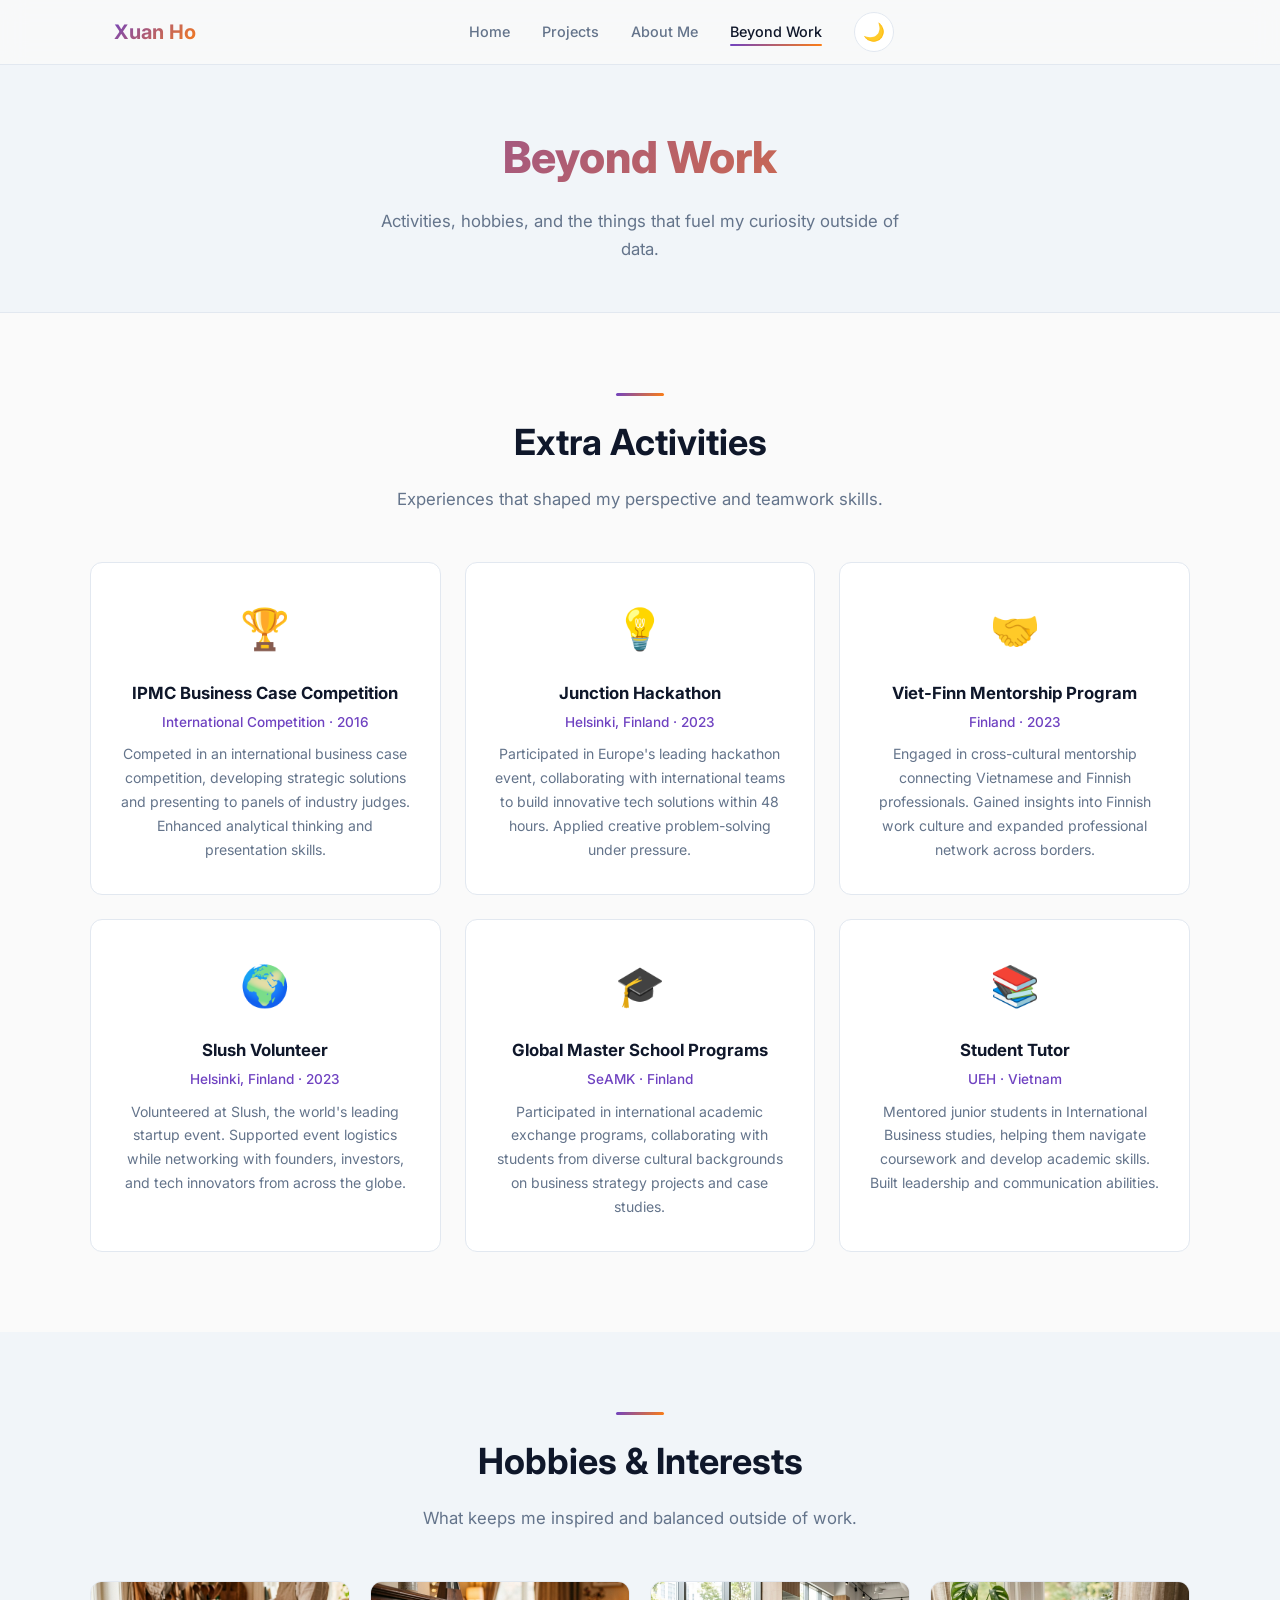
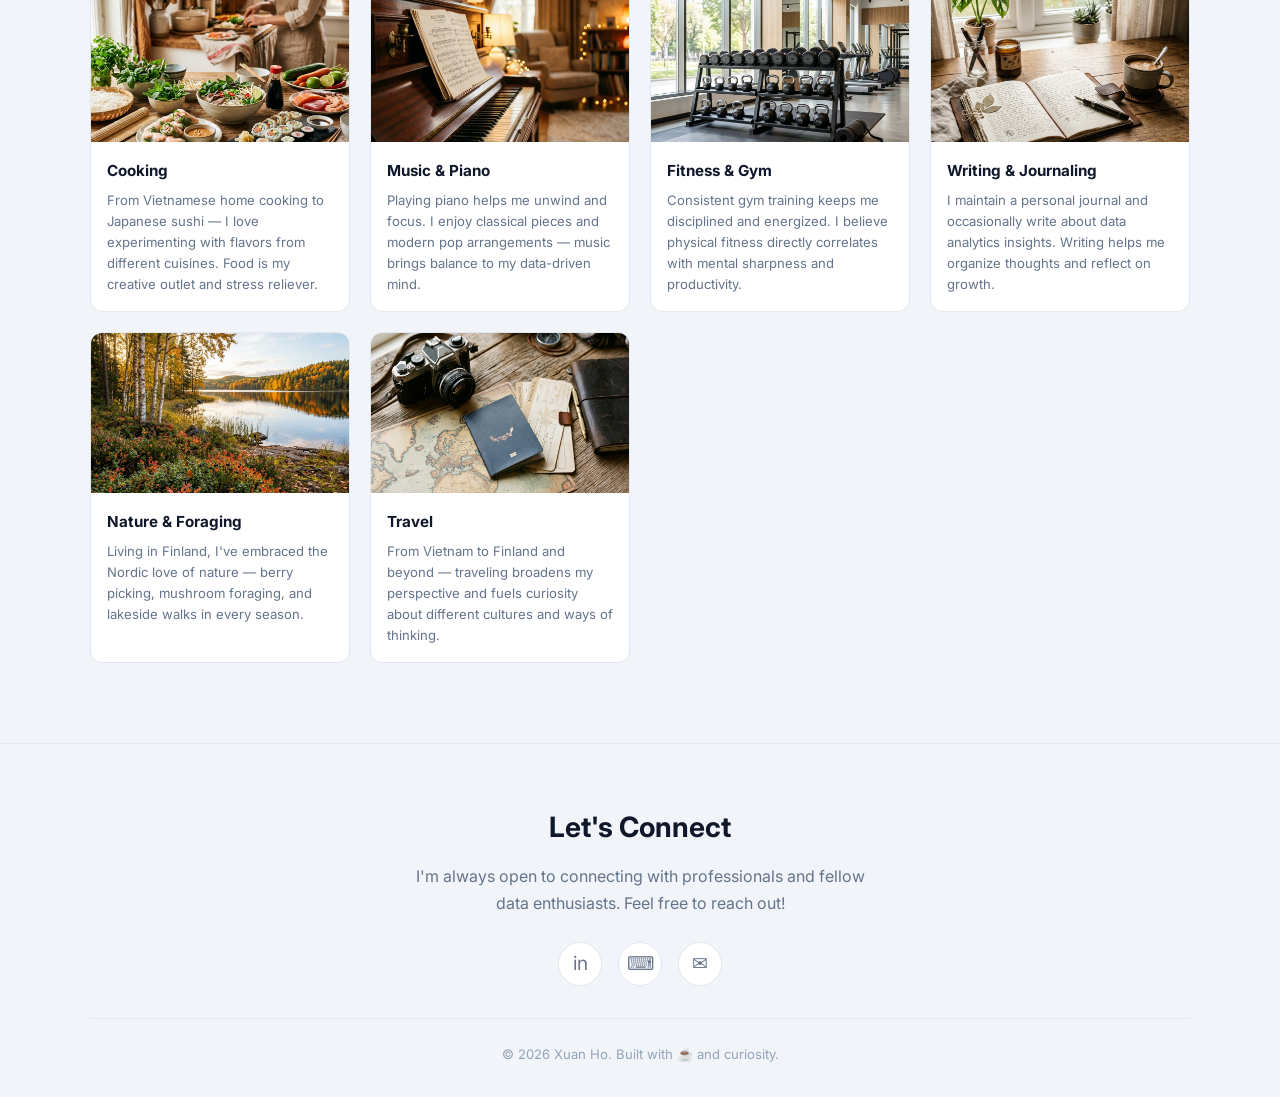
==== beyond.html @ f378b41f "Update beyond.html" ====
<!DOCTYPE html>
<html lang="en">
<head>
  <meta charset="UTF-8">
  <meta name="viewport" content="width=device-width, initial-scale=1.0">
  <title>Beyond Work — Xuan Ho</title>
  <meta name="description" content="Xuan Ho's extracurricular activities, hobbies, and interests beyond the data world.">
  <link rel="stylesheet" href="css/custom.css">
</head>
<body>
  <!-- Navbar -->
  <nav class="navbar">
    <div class="nav-container">
      <a href="index.html" class="nav-logo">Xuan Ho</a>
      <ul class="nav-links" id="nav-links">
        <li><a href="index.html">Home</a></li>
        <li><a href="projects.html">Projects</a></li>
        <li><a href="resume.html">About Me</a></li>
        <li><a href="beyond.html" class="active">Beyond Work</a></li>
        <li><button class="theme-toggle" id="theme-toggle" aria-label="Toggle theme"><span class="theme-icon">🌙</span></button></li>
      </ul>
      <div style="display:flex;align-items:center;gap:12px">
        <button class="theme-toggle" id="theme-toggle-mobile" aria-label="Toggle theme" style="display:none"><span class="theme-icon">🌙</span></button>
        <button class="hamburger" id="hamburger" aria-label="Menu"><span></span><span></span><span></span></button>
      </div>
    </div>
  </nav>
  <div class="nav-overlay" id="nav-overlay"></div>

  <!-- Page Header -->
  <div class="page-header">
    <h1>Beyond Work</h1>
    <p>Activities, hobbies, and the things that fuel my curiosity outside of data.</p>
  </div>

  <!-- Extra Activities -->
  <section class="section">
    <div class="container">
      <div class="section-header reveal">
        <div class="section-line"></div>
        <h2>Extra Activities</h2>
        <p>Experiences that shaped my perspective and teamwork skills.</p>
      </div>
      <div class="activities-grid">
        <div class="card activity-card reveal">
          <div class="activity-icon">🏆</div>
          <h3>IPMC Business Case Competition</h3>
          <div class="activity-org">International Competition · 2016</div>
          <p>Competed in an international business case competition, developing strategic solutions and presenting to panels of industry judges. Enhanced analytical thinking and presentation skills.</p>
        </div>

        <div class="card activity-card reveal">
          <div class="activity-icon">💡</div>
          <h3>Junction Hackathon</h3>
          <div class="activity-org">Helsinki, Finland · 2023</div>
          <p>Participated in Europe's leading hackathon event, collaborating with international teams to build innovative tech solutions within 48 hours. Applied creative problem-solving under pressure.</p>
        </div>

        <div class="card activity-card reveal">
          <div class="activity-icon">🤝</div>
          <h3>Viet-Finn Mentorship Program</h3>
          <div class="activity-org">Finland · 2023</div>
          <p>Engaged in cross-cultural mentorship connecting Vietnamese and Finnish professionals. Gained insights into Finnish work culture and expanded professional network across borders.</p>
        </div>

        <div class="card activity-card reveal">
          <div class="activity-icon">🌍</div>
          <h3>Slush Volunteer</h3>
          <div class="activity-org">Helsinki, Finland · 2023</div>
          <p>Volunteered at Slush, the world's leading startup event. Supported event logistics while networking with founders, investors, and tech innovators from across the globe.</p>
        </div>

        <div class="card activity-card reveal">
          <div class="activity-icon">🎓</div>
          <h3>Global Master School Programs</h3>
          <div class="activity-org">SeAMK · Finland</div>
          <p>Participated in international academic exchange programs, collaborating with students from diverse cultural backgrounds on business strategy projects and case studies.</p>
        </div>

        <div class="card activity-card reveal">
          <div class="activity-icon">📚</div>
          <h3>Student Tutor</h3>
          <div class="activity-org">UEH · Vietnam</div>
          <p>Mentored junior students in International Business studies, helping them navigate coursework and develop academic skills. Built leadership and communication abilities.</p>
        </div>
      </div>
    </div>
  </section>

  <!-- Hobbies -->
  <section class="section section-alt">
    <div class="container">
      <div class="section-header reveal">
        <div class="section-line"></div>
        <h2>Hobbies & Interests</h2>
        <p>What keeps me inspired and balanced outside of work.</p>
      </div>
      <div class="hobbies-grid">
        <div class="hobby-card reveal">
          <div class="hobby-img"><img src="assets/images/hobbies/cooking.png" alt="Cooking" loading="lazy"></div>
          <div class="hobby-body">
            <h4>Cooking</h4>
            <p>From Vietnamese home cooking to Japanese sushi — I love experimenting with flavors from different cuisines. Food is my creative outlet and stress reliever.</p>
          </div>
        </div>

        <div class="hobby-card reveal">
          <div class="hobby-img"><img src="assets/images/hobbies/piano.png" alt="Music & Piano" loading="lazy"></div>
          <div class="hobby-body">
            <h4>Music & Piano</h4>
            <p>Playing piano helps me unwind and focus. I enjoy classical pieces and modern pop arrangements — music brings balance to my data-driven mind.</p>
          </div>
        </div>

        <div class="hobby-card reveal">
          <div class="hobby-img"><img src="assets/images/hobbies/gym.png" alt="Fitness & Gym" loading="lazy"></div>
          <div class="hobby-body">
            <h4>Fitness & Gym</h4>
            <p>Consistent gym training keeps me disciplined and energized. I believe physical fitness directly correlates with mental sharpness and productivity.</p>
          </div>
        </div>

        <div class="hobby-card reveal">
          <div class="hobby-img"><img src="assets/images/hobbies/writing.png" alt="Writing & Journaling" loading="lazy"></div>
          <div class="hobby-body">
            <h4>Writing & Journaling</h4>
            <p>I maintain a personal journal and occasionally write about data analytics insights. Writing helps me organize thoughts and reflect on growth.</p>
          </div>
        </div>

        <div class="hobby-card reveal">
          <div class="hobby-img"><img src="assets/images/hobbies/nature.png" alt="Nature & Foraging" loading="lazy"></div>
          <div class="hobby-body">
            <h4>Nature & Foraging</h4>
            <p>Living in Finland, I've embraced the Nordic love of nature — berry picking, mushroom foraging, and lakeside walks in every season.</p>
          </div>
        </div>

        <div class="hobby-card reveal">
          <div class="hobby-img"><img src="assets/images/hobbies/travel.png" alt="Travel" loading="lazy"></div>
          <div class="hobby-body">
            <h4>Travel</h4>
            <p>From Vietnam to Finland and beyond — traveling broadens my perspective and fuels curiosity about different cultures and ways of thinking.</p>
          </div>
        </div>
      </div>
    </div>
  </section>

  <!-- Footer -->
  <footer class="footer">
    <div class="footer-content">
      <h2>Let's Connect</h2>
      <p>I'm always open to connecting with professionals and fellow data enthusiasts. Feel free to reach out!</p>
      <div class="social-links">
        <a href="https://linkedin.com/in/xuanhothanh" target="_blank" class="social-link" aria-label="LinkedIn">in</a>
        <a href="https://github.com/hothanhxuan" target="_blank" class="social-link" aria-label="GitHub">⌨</a>
        <a href="mailto:susanngo1995@gmail.com" class="social-link" aria-label="Email">✉</a>
      </div>
      <div class="footer-bottom">© 2026 Xuan Ho. Built with ☕ and curiosity.</div>
    </div>
  </footer>

  <button class="back-to-top" id="back-to-top" aria-label="Back to top">↑</button>
  <script src="js/main.js"></script>
  <script>
    const mobileToggle = document.getElementById('theme-toggle-mobile');
    if (window.innerWidth <= 768 && mobileToggle) mobileToggle.style.display = 'flex';
    window.addEventListener('resize', () => { if (mobileToggle) mobileToggle.style.display = window.innerWidth <= 768 ? 'flex' : 'none'; });
    mobileToggle?.addEventListener('click', () => { const c = document.documentElement.getAttribute('data-theme'); setTheme(c === 'dark' ? 'light' : 'dark'); });
  </script>
</body>
</html>
---- css/custom.css ----
/* ========== DESIGN TOKENS ========== */
@import url('https://fonts.googleapis.com/css2?family=Inter:wght@300;400;500;600;700;800&family=JetBrains+Mono:wght@400;500&display=swap');

:root {
  --primary: #6f42c1;
  --primary-light: #855ed0;
  --primary-dark: #59359a;
  --accent: #fd7e14;
  --accent-light: #feb272;
  --bg: #FAFAFA;
  --bg-alt: #F1F5F9;
  --surface: #FFFFFF;
  --surface-hover: #F8FAFC;
  --text: #0F172A;
  --text-secondary: #64748B;
  --text-muted: #94A3B8;
  --border: #E2E8F0;
  --border-light: #F1F5F9;
  --shadow: 0 1px 3px rgba(0,0,0,0.06), 0 1px 2px rgba(0,0,0,0.04);
  --shadow-md: 0 4px 6px -1px rgba(0,0,0,0.07), 0 2px 4px -2px rgba(0,0,0,0.05);
  --shadow-lg: 0 10px 15px -3px rgba(0,0,0,0.08), 0 4px 6px -4px rgba(0,0,0,0.04);
  --shadow-xl: 0 20px 25px -5px rgba(0,0,0,0.08), 0 8px 10px -6px rgba(0,0,0,0.04);
  --radius: 12px;
  --radius-sm: 8px;
  --radius-lg: 16px;
  --radius-full: 9999px;
  --transition: 0.3s cubic-bezier(0.4, 0, 0.2, 1);
  --max-width: 1100px;
  --gradient: linear-gradient(135deg, #6f42c1, #fd7e14);
  --gradient-text: linear-gradient(135deg, #6f42c1, #fd7e14);
  --glow: 0 0 20px rgba(111,66,193,0.15);
}

[data-theme="dark"] {
  --primary: #855ed0;
  --primary-light: #9b7de0;
  --primary-dark: #6f42c1;
  --accent: #feb272;
  --accent-light: #ffd8a8;
  --bg: #0F172A;
  --bg-alt: #1E293B;
  --surface: #1E293B;
  --surface-hover: #334155;
  --text: #F1F5F9;
  --text-secondary: #94A3B8;
  --text-muted: #64748B;
  --border: #334155;
  --border-light: #1E293B;
  --shadow: 0 1px 3px rgba(0,0,0,0.3);
  --shadow-md: 0 4px 6px rgba(0,0,0,0.3);
  --shadow-lg: 0 10px 15px rgba(0,0,0,0.3);
  --shadow-xl: 0 20px 25px rgba(0,0,0,0.3);
  --gradient: linear-gradient(135deg, #855ed0, #feb272);
  --gradient-text: linear-gradient(135deg, #855ed0, #feb272);
  --glow: 0 0 20px rgba(133,94,208,0.2);
}

/* ========== RESET & BASE ========== */
*, *::before, *::after { box-sizing: border-box; margin: 0; padding: 0; }

html { scroll-behavior: smooth; scroll-padding-top: 80px; }

body {
  font-family: 'Inter', -apple-system, BlinkMacSystemFont, sans-serif;
  background: var(--bg);
  color: var(--text);
  line-height: 1.7;
  transition: background var(--transition), color var(--transition);
  overflow-x: hidden;
}

a { color: var(--primary); text-decoration: none; transition: color var(--transition); }
a:hover { color: var(--primary-light); }

img { max-width: 100%; display: block; }

/* ========== NAVBAR ========== */
.navbar {
  position: fixed; top: 0; left: 0; right: 0; z-index: 1000;
  background: rgba(250,250,250,0.85);
  backdrop-filter: blur(12px); -webkit-backdrop-filter: blur(12px);
  border-bottom: 1px solid var(--border);
  transition: background var(--transition), border var(--transition), box-shadow var(--transition);
}
[data-theme="dark"] .navbar { background: rgba(15,23,42,0.85); }
.navbar.scrolled { box-shadow: var(--shadow-md); }

.nav-container {
  max-width: var(--max-width); margin: 0 auto;
  display: flex; align-items: center; justify-content: space-between;
  padding: 0 24px; height: 64px;
}

.nav-logo {
  font-size: 1.25rem; font-weight: 700; color: var(--text);
  background: var(--gradient-text); -webkit-background-clip: text;
  -webkit-text-fill-color: transparent; background-clip: text;
}

.nav-links { display: flex; align-items: center; gap: 32px; list-style: none; }
.nav-links a {
  color: var(--text-secondary); font-size: 0.9rem; font-weight: 500;
  position: relative; padding: 4px 0; transition: color var(--transition);
}
.nav-links a::after {
  content: ''; position: absolute; bottom: -2px; left: 0;
  width: 0; height: 2px; background: var(--gradient);
  transition: width var(--transition); border-radius: 2px;
}
.nav-links a:hover, .nav-links a.active { color: var(--text); -webkit-text-fill-color: unset; }
.nav-links a:hover::after, .nav-links a.active::after { width: 100%; }

/* Theme Toggle */
.theme-toggle {
  background: var(--surface); border: 1px solid var(--border);
  width: 40px; height: 40px; border-radius: var(--radius-full);
  display: flex; align-items: center; justify-content: center;
  cursor: pointer; transition: all var(--transition); font-size: 1.1rem;
}
.theme-toggle:hover { border-color: var(--primary); box-shadow: var(--glow); transform: rotate(15deg); }

/* Hamburger */
.hamburger {
  display: none; flex-direction: column; gap: 5px; cursor: pointer;
  background: none; border: none; padding: 4px; z-index: 1001;
}
.hamburger span {
  width: 24px; height: 2px; background: var(--text);
  border-radius: 2px; transition: all var(--transition);
}
.hamburger.active span:nth-child(1) { transform: rotate(45deg) translate(5px, 5px); }
.hamburger.active span:nth-child(2) { opacity: 0; }
.hamburger.active span:nth-child(3) { transform: rotate(-45deg) translate(5px, -5px); }

/* ========== HERO ========== */
.hero {
  min-height: 100vh; display: flex; align-items: center;
  padding: 120px 24px 80px; position: relative; overflow: hidden;
}
.hero::before {
  content: ''; position: absolute; top: -50%; right: -20%;
  width: 600px; height: 600px; border-radius: 50%;
  background: radial-gradient(circle, rgba(111,66,193,0.08) 0%, transparent 70%);
  pointer-events: none;
}
[data-theme="dark"] .hero::before {
  background: radial-gradient(circle, rgba(45,212,191,0.06) 0%, transparent 70%);
}
.hero-content { 
  max-width: var(--max-width); margin: 0 auto; width: 100%;
  display: flex; align-items: center; justify-content: space-between; gap: 40px;
}
.hero-text { flex: 1; }
.hero-image-wrapper { flex-shrink: 0; z-index: 10; }
.hero-image {
  width: 320px; aspect-ratio: 3/4; border-radius: var(--radius-lg);
  border: 4px solid var(--surface); box-shadow: var(--shadow-xl), var(--glow);
  overflow: hidden; background: var(--bg-alt);
}
.hero-image img { width: 100%; height: 100%; object-fit: cover; }

.hero-greeting {
  font-size: 1rem; font-weight: 500; color: var(--primary);
  letter-spacing: 0.05em; text-transform: uppercase; margin-bottom: 12px;
  display: flex; align-items: center; gap: 8px;
}
.hero-greeting::before {
  content: ''; width: 32px; height: 2px; background: var(--gradient); border-radius: 2px;
}

.hero-name {
  font-size: clamp(2.5rem, 6vw, 4rem); font-weight: 800;
  line-height: 1.1; margin-bottom: 8px;
  background: var(--gradient-text); -webkit-background-clip: text;
  -webkit-text-fill-color: transparent; background-clip: text;
}

.hero-title {
  font-size: clamp(1.1rem, 2.5vw, 1.5rem); font-weight: 300;
  color: var(--text-secondary); margin-bottom: 24px; min-height: 2em;
}
.typing-cursor {
  display: inline-block; width: 2px; height: 1.2em;
  background: var(--primary); margin-left: 2px;
  animation: blink 1s step-end infinite; vertical-align: text-bottom;
}
@keyframes blink { 50% { opacity: 0; } }

.hero-bio {
  font-size: 1.05rem; color: var(--text-secondary);
  max-width: 640px; line-height: 1.8; margin-bottom: 32px;
}

.hero-cta { display: flex; gap: 16px; flex-wrap: wrap; }

/* Buttons */
.btn {
  display: inline-flex; align-items: center; gap: 8px;
  padding: 12px 28px; border-radius: var(--radius-full);
  font-size: 0.9rem; font-weight: 600; cursor: pointer;
  transition: all var(--transition); border: none; text-decoration: none;
}
.btn-primary {
  background: var(--gradient); color: #fff;
  box-shadow: 0 4px 14px rgba(111,66,193,0.3);
}
.btn-primary:hover {
  transform: translateY(-2px); box-shadow: 0 6px 20px rgba(111,66,193,0.4);
  color: #fff;
}
.btn-outline {
  background: transparent; color: var(--primary);
  border: 2px solid var(--primary);
}
.btn-outline:hover {
  background: var(--primary); color: #fff; transform: translateY(-2px);
}

/* ========== SECTIONS ========== */
.section {
  padding: 80px 24px;
}
.section-alt { background: var(--bg-alt); }

.container { max-width: var(--max-width); margin: 0 auto; }

.section-header {
  text-align: center; margin-bottom: 48px;
}
.section-header h2 {
  font-size: clamp(1.75rem, 3vw, 2.25rem); font-weight: 700;
  margin-bottom: 12px; color: var(--text);
}
.section-header p {
  color: var(--text-secondary); font-size: 1.05rem; max-width: 560px; margin: 0 auto;
}
.section-line {
  width: 48px; height: 3px; background: var(--gradient);
  border-radius: 3px; margin: 0 auto 16px;
}

/* ========== CARDS ========== */
.card {
  background: var(--surface); border: 1px solid var(--border);
  border-radius: var(--radius); padding: 28px;
  transition: all var(--transition); position: relative; overflow: hidden;
}
.card:hover {
  transform: translateY(-4px); box-shadow: var(--shadow-lg);
  border-color: var(--primary);
}
.card::before {
  content: ''; position: absolute; top: 0; left: 0; right: 0;
  height: 3px; background: var(--gradient); opacity: 0;
  transition: opacity var(--transition);
}
.card:hover::before { opacity: 1; }

/* ========== PROJECT CARDS ========== */
.projects-grid {
  display: grid; grid-template-columns: repeat(auto-fill, minmax(340px, 1fr));
  gap: 24px;
}

.project-card { padding: 0; display: flex; flex-direction: column; }
.project-card .card-image {
  height: 200px; background: var(--bg-alt); overflow: hidden;
  border-radius: var(--radius) var(--radius) 0 0;
  display: flex; align-items: center; justify-content: center;
  font-size: 3rem; color: var(--primary);
}
.project-card .card-body { padding: 24px; flex: 1; display: flex; flex-direction: column; }
.project-card .card-tags { display: flex; flex-wrap: wrap; gap: 6px; margin-bottom: 12px; }
.project-tag {
  padding: 3px 10px; border-radius: var(--radius-full);
  font-size: 0.72rem; font-weight: 600; text-transform: uppercase;
  letter-spacing: 0.03em;
}
.tag-python { background: rgba(59,130,246,0.1); color: #3B82F6; }
.tag-sql { background: rgba(168,85,247,0.1); color: #A855F7; }
.tag-powerbi { background: rgba(245,158,11,0.1); color: #F59E0B; }
.tag-bigquery { background: rgba(111,66,193,0.1); color: var(--primary); }
.tag-excel { background: rgba(34,197,94,0.1); color: #22C55E; }
.tag-gcs { background: rgba(239,68,68,0.1); color: #EF4444; }
.tag-ml { background: rgba(236,72,153,0.1); color: #EC4899; }

.project-card h3 { font-size: 1.15rem; font-weight: 700; margin-bottom: 10px; color: var(--text); }
.project-card p { color: var(--text-secondary); font-size: 0.9rem; line-height: 1.7; flex: 1; margin-bottom: 16px; }
.project-card .btn { align-self: flex-start; padding: 8px 20px; font-size: 0.82rem; }

.coming-soon {
  opacity: 0.5; pointer-events: none;
}
.coming-soon .card-image { position: relative; }
.coming-soon .card-image::after {
  content: 'Coming Soon'; position: absolute;
  font-size: 0.85rem; font-weight: 600; color: var(--text-muted);
}

/* Filter Bar */
.filter-bar {
  display: flex; flex-wrap: wrap; gap: 8px;
  justify-content: center; margin-bottom: 40px;
}
.filter-btn {
  padding: 8px 20px; border-radius: var(--radius-full);
  border: 1px solid var(--border); background: var(--surface);
  color: var(--text-secondary); font-size: 0.85rem; font-weight: 500;
  cursor: pointer; transition: all var(--transition);
}
.filter-btn:hover, .filter-btn.active {
  background: var(--primary); color: #fff; border-color: var(--primary);
}

/* ========== SKILLS ========== */
.skills-grid {
  display: grid; grid-template-columns: repeat(auto-fill, minmax(280px, 1fr)); gap: 24px;
}
.skill-item { margin-bottom: 16px; }
.skill-header { display: flex; justify-content: space-between; margin-bottom: 6px; }
.skill-name { font-size: 0.9rem; font-weight: 600; color: var(--text); }
.skill-pct { font-size: 0.85rem; color: var(--text-muted); font-family: 'JetBrains Mono', monospace; }
.skill-bar {
  height: 6px; background: var(--bg-alt); border-radius: 6px; overflow: hidden;
}
.skill-fill {
  height: 100%; background: var(--gradient); border-radius: 6px;
  width: 0; transition: width 1.2s cubic-bezier(0.25, 0.46, 0.45, 0.94);
}

/* Tech Stack Icons */
.tech-grid {
  display: flex; flex-wrap: wrap; gap: 16px; justify-content: center;
}
.tech-item {
  display: flex; flex-direction: column; align-items: center; gap: 8px;
  padding: 16px 20px; background: var(--surface); border: 1px solid var(--border);
  border-radius: var(--radius); transition: all var(--transition);
  min-width: 90px;
}
.tech-item:hover { transform: translateY(-4px); box-shadow: var(--shadow-md); border-color: var(--primary); }
.tech-item .tech-icon { font-size: 1.8rem; }
.tech-item span:last-child { font-size: 0.75rem; font-weight: 600; color: var(--text-secondary); }

/* ========== TIMELINE ========== */
.timeline { position: relative; padding-left: 32px; }
.timeline::before {
  content: ''; position: absolute; left: 7px; top: 0; bottom: 0;
  width: 2px; background: var(--border);
}
.timeline-item {
  position: relative; margin-bottom: 40px; padding-left: 24px;
}
.timeline-item::before {
  content: ''; position: absolute; left: -29px; top: 6px;
  width: 12px; height: 12px; border-radius: 50%;
  background: var(--gradient); border: 3px solid var(--bg);
  box-shadow: 0 0 0 2px var(--primary);
}
.timeline-date {
  font-size: 0.82rem; font-weight: 600; color: var(--primary);
  text-transform: uppercase; letter-spacing: 0.03em; margin-bottom: 4px;
}
.timeline-title { font-size: 1.1rem; font-weight: 700; color: var(--text); margin-bottom: 2px; }
.timeline-subtitle { font-size: 0.9rem; color: var(--text-secondary); font-style: italic; margin-bottom: 10px; }
.timeline-body { color: var(--text-secondary); font-size: 0.9rem; }
.timeline-body ul { padding-left: 18px; margin-top: 8px; }
.timeline-body li { margin-bottom: 6px; line-height: 1.6; }

/* ========== CERTIFICATIONS ========== */
.certs-grid { display: grid; grid-template-columns: repeat(auto-fill, minmax(260px, 1fr)); gap: 20px; }
.cert-card {
  display: flex; align-items: center; gap: 16px;
  padding: 20px; background: var(--surface); border: 1px solid var(--border);
  border-radius: var(--radius); transition: all var(--transition);
}
.cert-card:hover { transform: translateY(-2px); box-shadow: var(--shadow-md); border-color: var(--primary); }
.cert-icon {
  width: 48px; height: 48px; border-radius: var(--radius-sm);
  display: flex; align-items: center; justify-content: center;
  font-size: 1.5rem; flex-shrink: 0;
  background: rgba(111,66,193,0.1);
}
.cert-info h4 { font-size: 0.9rem; font-weight: 700; color: var(--text); }
.cert-info p { font-size: 0.8rem; color: var(--text-muted); }

/* ========== BEYOND WORK ========== */
.activities-grid {
  display: grid; grid-template-columns: repeat(auto-fill, minmax(300px, 1fr)); gap: 24px;
}
.activity-card { text-align: center; padding: 32px 24px; }
.activity-card .activity-icon {
  font-size: 2.5rem; margin-bottom: 16px;
}
.activity-card h3 { font-size: 1.05rem; font-weight: 700; margin-bottom: 4px; color: var(--text); }
.activity-card .activity-org { font-size: 0.85rem; color: var(--primary); font-weight: 500; margin-bottom: 8px; }
.activity-card p { font-size: 0.88rem; color: var(--text-secondary); line-height: 1.7; }

.hobbies-grid {
  display: grid; grid-template-columns: repeat(auto-fill, minmax(240px, 1fr)); gap: 20px;
}
.hobby-card {
  background: var(--surface); border: 1px solid var(--border);
  border-radius: var(--radius); overflow: hidden;
  transition: all var(--transition);
}
.hobby-card:hover { transform: translateY(-4px); box-shadow: var(--shadow-lg); border-color: var(--primary); }
.hobby-card .hobby-img {
  height: 160px; overflow: hidden; background: var(--bg-alt);
  display: flex; align-items: center; justify-content: center; font-size: 3rem;
}
.hobby-card .hobby-img img { width: 100%; height: 100%; object-fit: cover; }
.hobby-card .hobby-body { padding: 16px; }
.hobby-card h4 { font-size: 0.95rem; font-weight: 700; margin-bottom: 6px; color: var(--text); }
.hobby-card p { font-size: 0.82rem; color: var(--text-secondary); line-height: 1.6; }

/* ========== CONTACT / FOOTER ========== */
.footer {
  padding: 60px 24px 32px; background: var(--bg-alt);
  border-top: 1px solid var(--border);
}
.footer-content {
  max-width: var(--max-width); margin: 0 auto; text-align: center;
}
.footer h2 { font-size: 1.75rem; font-weight: 700; margin-bottom: 12px; }
.footer p { color: var(--text-secondary); margin-bottom: 24px; max-width: 480px; margin-left: auto; margin-right: auto; }
.social-links { display: flex; justify-content: center; gap: 16px; margin-bottom: 32px; }
.social-link {
  width: 44px; height: 44px; border-radius: var(--radius-full);
  background: var(--surface); border: 1px solid var(--border);
  display: flex; align-items: center; justify-content: center;
  font-size: 1.2rem; color: var(--text-secondary);
  transition: all var(--transition);
}
.social-link:hover {
  background: var(--primary); color: #fff; border-color: var(--primary);
  transform: translateY(-3px); box-shadow: 0 4px 12px rgba(111,66,193,0.3);
}
.footer-bottom {
  padding-top: 24px; border-top: 1px solid var(--border);
  font-size: 0.82rem; color: var(--text-muted);
}

/* ========== BACK TO TOP ========== */
.back-to-top {
  position: fixed; bottom: 24px; right: 24px; z-index: 999;
  width: 44px; height: 44px; border-radius: var(--radius-full);
  background: var(--gradient); color: #fff; border: none;
  display: flex; align-items: center; justify-content: center;
  cursor: pointer; opacity: 0; visibility: hidden;
  transition: all var(--transition); font-size: 1.2rem;
  box-shadow: 0 4px 14px rgba(111,66,193,0.3);
}
.back-to-top.visible { opacity: 1; visibility: visible; }
.back-to-top:hover { transform: translateY(-3px); box-shadow: 0 6px 20px rgba(111,66,193,0.4); }

/* ========== SCROLL REVEAL ========== */
.reveal {
  opacity: 0; transform: translateY(30px);
  transition: opacity 0.6s ease, transform 0.6s ease;
}
.reveal.active { opacity: 1; transform: translateY(0); }

/* ========== MOBILE ========== */
@media (max-width: 768px) {
  .nav-links {
    position: fixed; top: 0; right: -100%; width: 280px; height: 100vh;
    background: var(--surface); flex-direction: column;
    padding: 80px 32px 32px; gap: 24px;
    box-shadow: var(--shadow-xl); transition: right var(--transition);
    border-left: 1px solid var(--border);
  }
  .nav-links.open { right: 0; }
  .hamburger { display: flex; }
  .hero { min-height: auto; padding: 120px 20px 60px; }
  .hero-content { flex-direction: column-reverse; text-align: center; gap: 32px; }
  .hero-greeting { justify-content: center; }
  .hero-image { width: 260px; aspect-ratio: 3/4; height: auto; margin: 0 auto; }
  .hero-name { font-size: 2.2rem; }
  .projects-grid { grid-template-columns: 1fr; }
  .skills-grid { grid-template-columns: 1fr; }
  .activities-grid { grid-template-columns: 1fr; }
  .hobbies-grid { grid-template-columns: 1fr 1fr; }
  .section { padding: 60px 20px; }
  .hero-cta { flex-direction: column; }
  .hero-cta .btn { text-align: center; justify-content: center; }
}

@media (max-width: 480px) {
  .hobbies-grid { grid-template-columns: 1fr; }
  .certs-grid { grid-template-columns: 1fr; }
  .tech-grid { gap: 10px; }
  .tech-item { min-width: 75px; padding: 12px 14px; }
}

/* Mobile overlay */
.nav-overlay {
  position: fixed; inset: 0; background: rgba(0,0,0,0.4);
  z-index: 999; opacity: 0; visibility: hidden;
  transition: all var(--transition);
}
.nav-overlay.open { opacity: 1; visibility: visible; }

/* ========== PAGE HEADER ========== */
.page-header {
  padding: 120px 24px 48px;
  text-align: center;
  background: var(--bg-alt);
  border-bottom: 1px solid var(--border);
}
.page-header h1 {
  font-size: clamp(2rem, 4vw, 2.75rem);
  font-weight: 800;
  background: var(--gradient-text);
  -webkit-background-clip: text;
  -webkit-text-fill-color: transparent;
  background-clip: text;
  margin-bottom: 12px;
}
.page-header p {
  color: var(--text-secondary);
  font-size: 1.05rem;
  max-width: 560px;
  margin: 0 auto;
}

/* Download button */
.download-btn {
  display: inline-flex; align-items: center; gap: 8px;
  margin-top: 16px;
}
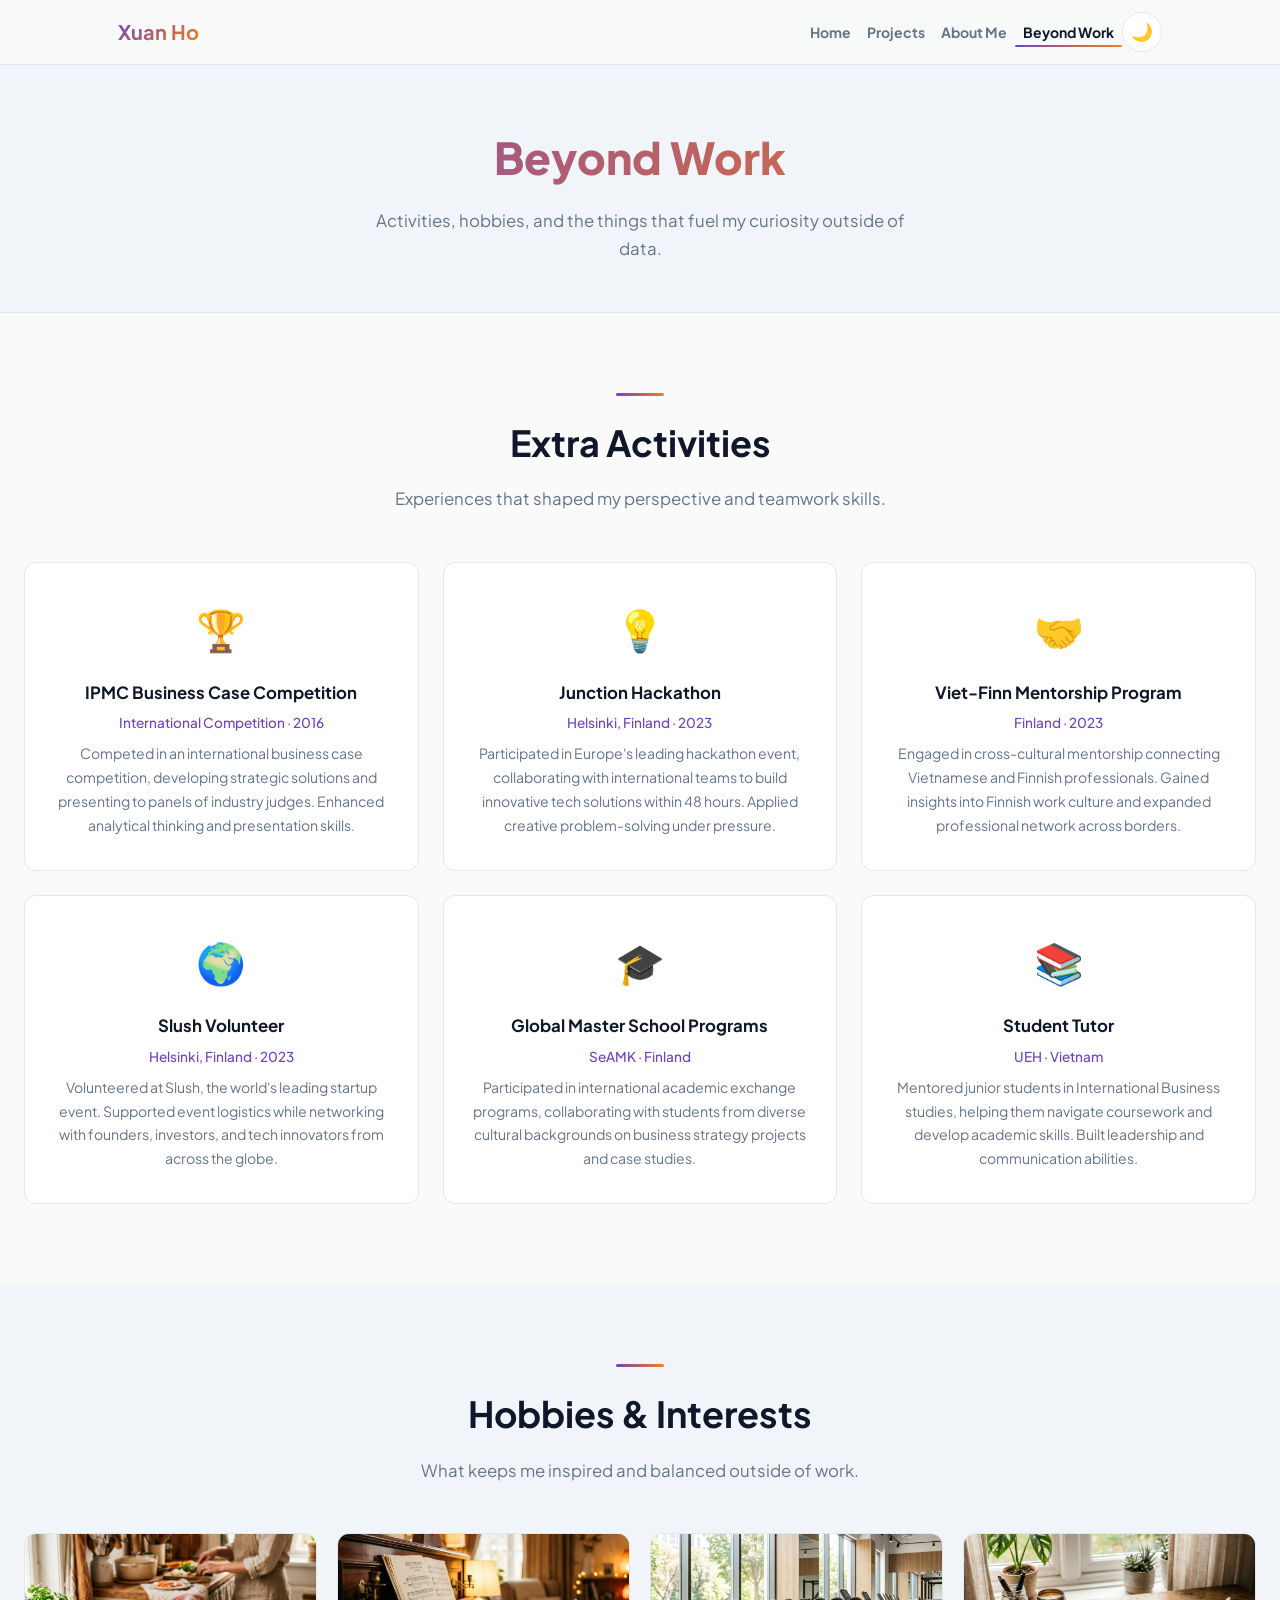
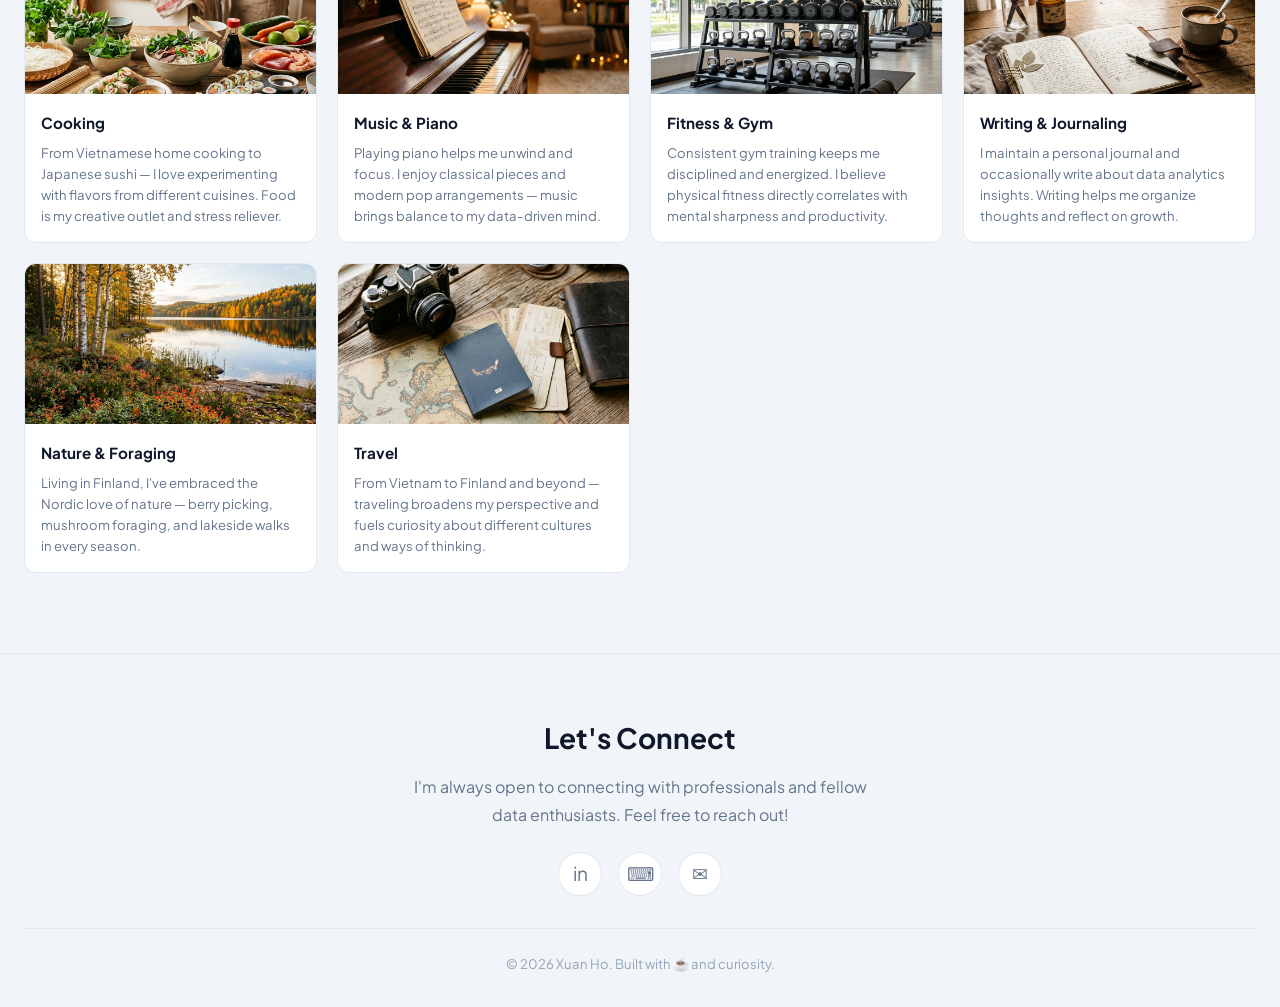
==== commit ca6bdbb4: "update" ====
--- a/beyond.html
+++ b/beyond.html
@@ -6,6 +6,7 @@
   <title>Beyond Work — Xuan Ho</title>
   <meta name="description" content="Xuan Ho's extracurricular activities, hobbies, and interests beyond the data world.">
   <link rel="stylesheet" href="css/custom.css">
+<link rel="icon" href="data:image/svg+xml,<svg xmlns=%22http://www.w3.org/2000/svg%22 viewBox=%220 0 100 100%22><text y=%22.9em%22 font-size=%2290%22>🌸</text></svg>">
 </head>
 <body>
   <!-- Navbar -->
--- a/css/custom.css
+++ b/css/custom.css
@@ -1,5 +1,5 @@
 /* ========== DESIGN TOKENS ========== */
-@import url('https://fonts.googleapis.com/css2?family=Inter:wght@300;400;500;600;700;800&family=JetBrains+Mono:wght@400;500&display=swap');
+@import url('https://fonts.googleapis.com/css2?family=Plus+Jakarta+Sans:wght@300;400;500;600;700;800&family=JetBrains+Mono:wght@400;500&display=swap');
 
 :root {
   --primary: #6f42c1;
@@ -25,7 +25,7 @@
   --radius-lg: 16px;
   --radius-full: 9999px;
   --transition: 0.3s cubic-bezier(0.4, 0, 0.2, 1);
-  --max-width: 1100px;
+  --max-width: 1320px;
   --gradient: linear-gradient(135deg, #6f42c1, #fd7e14);
   --gradient-text: linear-gradient(135deg, #6f42c1, #fd7e14);
   --glow: 0 0 20px rgba(111,66,193,0.15);
@@ -61,7 +61,7 @@
 html { scroll-behavior: smooth; scroll-padding-top: 80px; }
 
 body {
-  font-family: 'Inter', -apple-system, BlinkMacSystemFont, sans-serif;
+  font-family: 'Plus Jakarta Sans', -apple-system, BlinkMacSystemFont, sans-serif;
   background: var(--bg);
   color: var(--text);
   line-height: 1.7;
@@ -86,10 +86,17 @@
 .navbar.scrolled { box-shadow: var(--shadow-md); }
 
 .nav-container {
-  max-width: var(--max-width); margin: 0 auto;
+  width: 100%; margin: 0 auto;
   display: flex; align-items: center; justify-content: space-between;
-  padding: 0 24px; height: 64px;
-}
+  padding: 0 3rem; height: 64px;
+}
+
+/* Match Bootstrap .container max-widths from index.html */
+@media (min-width: 576px) { .nav-container { max-width: 540px; } }
+@media (min-width: 768px) { .nav-container { max-width: 720px; } }
+@media (min-width: 992px) { .nav-container { max-width: 960px; } }
+@media (min-width: 1200px) { .nav-container { max-width: 1140px; } }
+@media (min-width: 1400px) { .nav-container { max-width: 1320px; } }
 
 .nav-logo {
   font-size: 1.25rem; font-weight: 700; color: var(--text);
@@ -97,10 +104,10 @@
   -webkit-text-fill-color: transparent; background-clip: text;
 }
 
-.nav-links { display: flex; align-items: center; gap: 32px; list-style: none; }
+.nav-links { display: flex; align-items: center; gap: 0; list-style: none; margin-left: auto; }
 .nav-links a {
-  color: var(--text-secondary); font-size: 0.9rem; font-weight: 500;
-  position: relative; padding: 4px 0; transition: color var(--transition);
+  color: var(--text-secondary); font-size: 0.875rem; font-weight: 700;
+  position: relative; padding: 4px 8px; transition: color var(--transition);
 }
 .nav-links a::after {
   content: ''; position: absolute; bottom: -2px; left: 0;
@@ -262,15 +269,43 @@
   gap: 24px;
 }
 
-.project-card { padding: 0; display: flex; flex-direction: column; }
+.project-card { padding: 0; display: flex; flex-direction: column; justify-content: space-between; border-radius: var(--radius-lg); }
+.project-card .card-body { padding: 32px; flex: 1; display: flex; flex-direction: column; order: 1; }
 .project-card .card-image {
-  height: 200px; background: var(--bg-alt); overflow: hidden;
-  border-radius: var(--radius) var(--radius) 0 0;
+  height: 220px; background: var(--bg-alt); overflow: hidden;
   display: flex; align-items: center; justify-content: center;
-  font-size: 3rem; color: var(--primary);
-}
-.project-card .card-body { padding: 24px; flex: 1; display: flex; flex-direction: column; }
-.project-card .card-tags { display: flex; flex-wrap: wrap; gap: 6px; margin-bottom: 12px; }
+  font-size: 4rem; color: var(--primary);
+  border-top: 1px solid var(--border);
+  order: 2; border-radius: 0 0 calc(var(--radius-lg) - 1px) calc(var(--radius-lg) - 1px);
+}
+.project-card .card-image img { width: 100%; height: 100%; object-fit: cover; }
+
+.project-card .card-primary-tag { margin-bottom: 16px; display: inline-flex; }
+.project-card .tag-primary {
+  background: #1e30f3; color: #fff;
+  padding: 4px 12px; border-radius: var(--radius-full);
+  font-size: 0.75rem; font-weight: 700; text-transform: uppercase;
+  letter-spacing: 0.05em;
+}
+
+.project-card h3 { font-size: 1.35rem; font-weight: 800; margin-bottom: 12px; color: var(--text); line-height: 1.3; }
+.project-card p { color: var(--text-secondary); font-size: 0.95rem; line-height: 1.6; margin-bottom: 20px; }
+.project-card p strong { color: var(--text); font-weight: 600; }
+
+.project-card .card-secondary-tags { display: flex; flex-wrap: wrap; gap: 8px; margin-bottom: 24px; }
+.project-card .tag-outline {
+  border: 1px solid var(--border); border-radius: 6px;
+  padding: 4px 10px; font-size: 0.75rem; font-weight: 600;
+  color: var(--text); background: var(--surface); white-space: nowrap;
+}
+
+.project-card .project-link {
+  color: #1e30f3; font-weight: 600; font-size: 1.05rem;
+  display: inline-flex; align-items: center; gap: 4px;
+  text-decoration: none; margin-top: auto;
+}
+.project-card .project-link:hover { color: #1826c2; text-decoration: underline; }
+
 .project-tag {
   padding: 3px 10px; border-radius: var(--radius-full);
   font-size: 0.72rem; font-weight: 600; text-transform: uppercase;
@@ -283,10 +318,6 @@
 .tag-excel { background: rgba(34,197,94,0.1); color: #22C55E; }
 .tag-gcs { background: rgba(239,68,68,0.1); color: #EF4444; }
 .tag-ml { background: rgba(236,72,153,0.1); color: #EC4899; }
-
-.project-card h3 { font-size: 1.15rem; font-weight: 700; margin-bottom: 10px; color: var(--text); }
-.project-card p { color: var(--text-secondary); font-size: 0.9rem; line-height: 1.7; flex: 1; margin-bottom: 16px; }
-.project-card .btn { align-self: flex-start; padding: 8px 20px; font-size: 0.82rem; }
 
 .coming-soon {
   opacity: 0.5; pointer-events: none;
@@ -529,3 +560,391 @@
   display: inline-flex; align-items: center; gap: 8px;
   margin-top: 16px;
 }
+
+/* ========== PROJECT DETAIL PAGES ========== */
+
+/* Detail Hero — full-width gradient overlay */
+.project-detail-hero {
+  padding: 120px 24px 60px;
+  background: var(--gradient);
+  color: #fff;
+  position: relative;
+  overflow: hidden;
+}
+.project-detail-hero::before {
+  content: ''; position: absolute; top: -30%; right: -10%;
+  width: 500px; height: 500px; border-radius: 50%;
+  background: rgba(255,255,255,0.05); pointer-events: none;
+  animation: heroOrb1 12s ease-in-out infinite alternate;
+}
+.project-detail-hero::after {
+  content: ''; position: absolute; bottom: -20%; left: -10%;
+  width: 400px; height: 400px; border-radius: 50%;
+  background: rgba(255,255,255,0.03); pointer-events: none;
+  animation: heroOrb2 10s ease-in-out infinite alternate;
+}
+@keyframes heroOrb1 { to { transform: translate(-40px, 30px) scale(1.1); } }
+@keyframes heroOrb2 { to { transform: translate(30px, -20px) scale(1.05); } }
+
+/* Legacy alias */
+.project-hero {
+  padding: 120px 24px 60px;
+  background: var(--gradient);
+  color: #fff;
+  position: relative;
+  overflow: hidden;
+}
+.project-hero::before {
+  content: ''; position: absolute; top: -30%; right: -10%;
+  width: 500px; height: 500px; border-radius: 50%;
+  background: rgba(255,255,255,0.05); pointer-events: none;
+}
+.project-hero::after {
+  content: ''; position: absolute; bottom: -20%; left: -10%;
+  width: 400px; height: 400px; border-radius: 50%;
+  background: rgba(255,255,255,0.03); pointer-events: none;
+}
+
+.project-back-link {
+  color: rgba(255,255,255,0.8); font-size: 0.88rem; font-weight: 500;
+  display: inline-flex; align-items: center; gap: 6px;
+  margin-bottom: 24px; transition: all var(--transition);
+  padding: 6px 14px; border-radius: var(--radius-full);
+  background: rgba(255,255,255,0.1); backdrop-filter: blur(4px);
+}
+.project-back-link:hover { color: #fff; background: rgba(255,255,255,0.2); }
+
+.project-hero-tags,
+.project-detail-hero .project-hero-tags { display: flex; flex-wrap: wrap; gap: 8px; margin-bottom: 16px; }
+.project-hero .project-tag,
+.project-detail-hero .project-tag {
+  background: rgba(255,255,255,0.2); color: #fff;
+  border: 1px solid rgba(255,255,255,0.3);
+}
+.project-hero h1,
+.project-detail-hero h1 {
+  font-size: clamp(1.8rem, 4vw, 2.75rem); font-weight: 800;
+  line-height: 1.15; margin-bottom: 8px; max-width: 700px;
+}
+
+/* Subtitle — new */
+.project-hero-subtitle {
+  font-size: 1rem; font-weight: 400; letter-spacing: 0.04em;
+  color: rgba(255,255,255,0.7); margin-bottom: 16px;
+  text-transform: uppercase;
+}
+
+.project-hero-summary {
+  font-size: 1.05rem; line-height: 1.8; max-width: 680px;
+  color: rgba(255,255,255,0.9); margin-bottom: 20px;
+}
+.project-hero-meta {
+  display: flex; flex-wrap: wrap; gap: 20px;
+  font-size: 0.85rem; color: rgba(255,255,255,0.75);
+}
+.project-meta-item {
+  display: inline-flex; align-items: center; gap: 6px;
+  padding: 4px 12px; border-radius: var(--radius-full);
+  background: rgba(255,255,255,0.1);
+}
+
+/* Layout: Main + Sidebar */
+.project-layout {
+  display: grid; grid-template-columns: 1fr 280px; gap: 48px;
+  align-items: start;
+}
+@media (max-width: 900px) {
+  .project-layout { grid-template-columns: 1fr; }
+  .project-sidebar { order: -1; }
+}
+
+/* Sections — numbered headers */
+.project-section { margin-bottom: 56px; }
+.project-section-heading {
+  font-size: clamp(1.4rem, 3vw, 1.75rem); font-weight: 700;
+  margin-bottom: 20px; padding-bottom: 12px;
+  border-bottom: 2px solid var(--border); color: var(--text);
+}
+.section-number {
+  background: var(--gradient-text); -webkit-background-clip: text;
+  -webkit-text-fill-color: transparent; background-clip: text;
+  font-weight: 800; margin-right: 8px;
+}
+.project-section p { color: var(--text-secondary); line-height: 1.8; margin-bottom: 16px; }
+.project-section h3 {
+  font-size: 1.15rem; font-weight: 700; color: var(--text);
+  margin-top: 32px; margin-bottom: 12px;
+}
+.project-section code {
+  background: rgba(111,66,193,0.08); color: var(--primary);
+  padding: 2px 7px; border-radius: 4px; font-size: 0.88em;
+  font-family: 'JetBrains Mono', monospace;
+}
+.project-section ul {
+  padding-left: 20px; margin-bottom: 16px;
+}
+.project-section li {
+  color: var(--text-secondary); margin-bottom: 8px; line-height: 1.7;
+}
+
+/* Challenge Cards — mini cards */
+.challenge-cards {
+  display: grid; grid-template-columns: repeat(auto-fill, minmax(220px, 1fr));
+  gap: 16px; margin-top: 24px;
+}
+.challenge-card {
+  background: var(--surface); border: 1px solid var(--border);
+  border-left: 4px solid var(--primary); border-radius: var(--radius-sm);
+  padding: 20px; transition: all var(--transition);
+}
+.challenge-card:hover { box-shadow: var(--shadow-md); transform: translateY(-2px); }
+.challenge-card h4 { font-size: 0.95rem; font-weight: 700; margin-bottom: 8px; color: var(--text); }
+.challenge-card p { font-size: 0.85rem; color: var(--text-secondary); line-height: 1.6; margin-bottom: 0; }
+
+/* Approach Steps — 3-step visual flow */
+.approach-steps { margin-top: 24px; }
+.approach-step {
+  display: flex; gap: 20px; margin-bottom: 24px; align-items: flex-start;
+  position: relative;
+}
+.approach-step:not(:last-child)::after {
+  content: ''; position: absolute; left: 19px; top: 44px;
+  width: 2px; height: calc(100% - 20px);
+  background: linear-gradient(to bottom, var(--primary), transparent);
+  opacity: 0.3;
+}
+.step-badge {
+  width: 40px; height: 40px; min-width: 40px; border-radius: 50%;
+  background: var(--gradient); color: #fff; font-weight: 800;
+  display: flex; align-items: center; justify-content: center;
+  font-size: 1rem; box-shadow: 0 4px 12px rgba(111,66,193,0.25);
+  position: relative; z-index: 1;
+}
+.step-content h4 { font-size: 1rem; font-weight: 700; margin-bottom: 6px; color: var(--text); }
+.step-content p { font-size: 0.9rem; color: var(--text-secondary); line-height: 1.7; margin-bottom: 0; }
+
+/* Architecture Layers */
+.architecture-layers {
+  display: grid; grid-template-columns: repeat(3, 1fr);
+  gap: 16px; margin-top: 20px;
+}
+@media (max-width: 640px) { .architecture-layers { grid-template-columns: 1fr; } }
+.arch-layer {
+  background: var(--surface); border: 1px solid var(--border);
+  border-radius: var(--radius-sm); padding: 20px;
+  text-align: center; transition: all var(--transition);
+}
+.arch-layer:hover { transform: translateY(-2px); box-shadow: var(--shadow-md); border-color: var(--primary); }
+.arch-layer h4 { font-size: 0.9rem; font-weight: 700; margin-bottom: 8px; color: var(--text); }
+.arch-layer p { font-size: 0.82rem; color: var(--text-secondary); line-height: 1.6; margin-bottom: 0; }
+
+/* Result Columns */
+.result-columns { display: grid; grid-template-columns: 1fr 1fr; gap: 24px; margin-top: 16px; margin-bottom: 24px; }
+@media (max-width: 640px) { .result-columns { grid-template-columns: 1fr; } }
+.result-col {
+  background: var(--surface); border: 1px solid var(--border);
+  border-radius: var(--radius-sm); padding: 24px;
+}
+.result-col h4 { font-size: 0.95rem; font-weight: 700; margin-bottom: 12px; color: var(--text); }
+.result-col p { font-size: 0.88rem; color: var(--text-secondary); line-height: 1.7; margin-bottom: 0; }
+
+/* Impact Grid — impact/benefit cards */
+.impact-grid {
+  display: grid; grid-template-columns: 1fr 1fr; gap: 16px; margin-top: 24px;
+}
+@media (max-width: 640px) { .impact-grid { grid-template-columns: 1fr; } }
+.impact-card {
+  background: var(--surface); border: 1px solid var(--border);
+  border-radius: var(--radius); padding: 24px;
+  transition: all var(--transition);
+}
+.impact-card:hover { transform: translateY(-3px); box-shadow: var(--shadow-lg); border-color: var(--primary); }
+.impact-card h4 { font-size: 0.95rem; font-weight: 700; margin-bottom: 8px; color: var(--text); }
+.impact-card p { font-size: 0.85rem; color: var(--text-secondary); line-height: 1.7; margin-bottom: 0; }
+
+/* Figure Placeholder + Captions */
+.figure-placeholder {
+  background: var(--bg-alt); border: 2px dashed var(--border);
+  border-radius: var(--radius); padding: 40px; text-align: center;
+  margin: 24px 0;
+}
+.figure-placeholder-inner {
+  font-size: 1.2rem; color: var(--text-muted); font-weight: 500;
+}
+.figure-caption {
+  font-size: 0.82rem; color: var(--text-muted); font-style: italic;
+  margin-top: 12px;
+}
+
+/* Source Code CTA */
+.source-code-cta {
+  background: var(--bg-alt); border: 1px solid var(--border);
+  border-radius: var(--radius-lg); padding: 40px; text-align: center;
+  margin-top: 48px;
+}
+.source-code-cta h3 { font-size: 1.25rem; font-weight: 700; margin-bottom: 12px; color: var(--text); }
+.source-code-cta p { color: var(--text-secondary); max-width: 500px; margin: 0 auto 20px; font-size: 0.95rem; }
+
+/* Project Nav — previous/next project */
+.project-nav {
+  display: grid; grid-template-columns: 1fr 1fr; gap: 16px;
+  margin-top: 48px; padding-top: 32px;
+  border-top: 2px solid var(--border);
+}
+@media (max-width: 640px) { .project-nav { grid-template-columns: 1fr; } }
+.project-nav-item {
+  display: flex; flex-direction: column; gap: 4px;
+  padding: 20px; border-radius: var(--radius);
+  background: var(--surface); border: 1px solid var(--border);
+  transition: all var(--transition); text-decoration: none;
+}
+a.project-nav-item:hover {
+  border-color: var(--primary); box-shadow: var(--shadow-md);
+  transform: translateY(-2px);
+}
+.project-nav-item.disabled {
+  opacity: 0.4; pointer-events: none;
+}
+.project-nav-next { text-align: right; }
+.project-nav-label {
+  font-size: 0.78rem; font-weight: 600; text-transform: uppercase;
+  letter-spacing: 0.04em; color: var(--primary);
+}
+.project-nav-title {
+  font-size: 0.95rem; font-weight: 700; color: var(--text);
+}
+
+/* Sidebar — sticky TOC */
+.project-sidebar { position: relative; }
+.sidebar-sticky {
+  position: sticky; top: 88px;
+  display: flex; flex-direction: column; gap: 16px;
+}
+.toc-card {
+  background: var(--surface); border: 1px solid var(--border);
+  border-radius: var(--radius); padding: 20px;
+}
+.toc-card h4 {
+  font-size: 0.9rem; font-weight: 700; color: var(--text);
+  margin-bottom: 12px; padding-bottom: 8px;
+  border-bottom: 2px solid var(--border);
+}
+.toc-list { list-style: none; padding: 0; }
+.toc-list li { margin-bottom: 8px; }
+.toc-list a {
+  font-size: 0.85rem; color: var(--text-secondary); font-weight: 500;
+  display: block; padding: 6px 12px; border-radius: var(--radius-sm);
+  transition: all var(--transition); border-left: 3px solid transparent;
+}
+.toc-list a:hover { color: var(--primary); background: rgba(111,66,193,0.04); }
+.toc-list a.active {
+  color: var(--primary); font-weight: 600;
+  background: rgba(111,66,193,0.08);
+  border-left-color: var(--primary);
+}
+
+/* ========== CENTERED HERO ========== */
+.project-detail-hero .container.hero-center {
+  text-align: center;
+}
+.project-detail-hero .container.hero-center .project-hero-tags { justify-content: center; }
+.project-detail-hero .container.hero-center h1 { margin-left: auto; margin-right: auto; }
+.project-detail-hero .container.hero-center .project-hero-summary { margin-left: auto; margin-right: auto; }
+.project-detail-hero .container.hero-center .project-hero-meta { justify-content: center; }
+
+/* ========== GRADIENT SECTION HEADINGS ========== */
+h2.section-heading-gradient {
+  font-size: clamp(1.4rem, 3vw, 1.75rem); font-weight: 700;
+  background: var(--gradient-text); -webkit-background-clip: text;
+  -webkit-text-fill-color: transparent; background-clip: text;
+  margin-bottom: 20px; padding-bottom: 12px;
+  border-bottom: 2px solid var(--border);
+  display: inline-block;
+}
+
+/* ========== DIAGRAM WRAP (image containers) ========== */
+.diagram-wrap {
+  border: 1px solid var(--border); border-radius: var(--radius);
+  overflow: hidden; background: var(--bg-alt);
+  padding: 12px; text-align: center; margin: 20px 0;
+}
+.diagram-wrap img {
+  max-width: 100%; height: auto; border-radius: var(--radius-sm); cursor: zoom-in;
+  transition: opacity 0.15s;
+}
+.diagram-wrap img:hover { opacity: 0.88; }
+.diagram-caption {
+  font-size: 0.82rem; color: var(--text-muted); font-style: italic; margin-top: 10px;
+}
+
+/* ========== CODE BLOCKS ========== */
+.code-snippet-container {
+  background: var(--surface); border: 1px solid var(--border);
+  border-radius: var(--radius); overflow: hidden; margin-bottom: 20px;
+}
+.code-header {
+  background: var(--bg-alt); padding: 8px 16px;
+  font-size: 0.8rem; color: var(--text-secondary); font-weight: 600;
+  display: flex; justify-content: space-between; align-items: center;
+  border-bottom: 1px solid var(--border);
+}
+.code-snippet-container pre {
+  margin: 0; padding: 16px; font-size: 0.82rem;
+  color: var(--text); overflow-x: auto;
+  font-family: 'JetBrains Mono', monospace;
+}
+.sql-toggle-area { text-align: center; padding: 8px; border-top: 1px solid var(--border); }
+.sql-toggle-btn {
+  padding: 6px 20px; border-radius: var(--radius-full);
+  border: 2px solid var(--primary); background: transparent;
+  color: var(--primary); font-size: 0.82rem; font-weight: 600;
+  cursor: pointer; transition: all var(--transition);
+}
+.sql-toggle-btn:hover { background: var(--primary); color: #fff; }
+
+/* ========== RESULT TABLE ========== */
+.result-table-wrap {
+  border: 1px solid var(--border); border-radius: var(--radius);
+  overflow: hidden; margin-bottom: 20px; box-shadow: var(--shadow);
+}
+.result-table-header {
+  background: var(--gradient); padding: 8px 16px;
+  font-size: 0.8rem; color: #fff; font-weight: 600;
+  display: flex; align-items: center; gap: 8px;
+}
+.result-table-wrap table {
+  width: 100%; border-collapse: collapse; font-size: 0.82rem; margin: 0;
+}
+.result-table-wrap thead { background: rgba(111,66,193,0.06); }
+.result-table-wrap thead th {
+  font-weight: 600; color: var(--primary); padding: 10px 16px;
+  border-bottom: 2px solid var(--border); white-space: nowrap; text-align: left;
+}
+.result-table-wrap tbody td {
+  padding: 8px 16px; color: var(--text-secondary); border-bottom: 1px solid var(--border-light);
+}
+.result-table-wrap tbody tr:hover { background: rgba(111,66,193,0.04); }
+
+/* ========== GRADIENT GITHUB BUTTON ========== */
+.btn-github-gradient {
+  display: inline-flex; align-items: center; gap: 8px;
+  padding: 12px 28px; border-radius: var(--radius-full);
+  background: var(--gradient); color: #fff;
+  font-size: 0.9rem; font-weight: 600; border: none; cursor: pointer;
+  transition: all var(--transition); text-decoration: none;
+  box-shadow: 0 4px 14px rgba(111,66,193,0.3);
+}
+.btn-github-gradient:hover {
+  transform: translateY(-2px); box-shadow: 0 6px 20px rgba(111,66,193,0.4);
+  color: #fff;
+}
+
+/* Sub-heading style (like the sample) */
+h3.sub-heading {
+  font-size: 0.8rem; font-weight: 700; color: var(--text-muted);
+  margin-top: 28px; margin-bottom: 12px;
+  text-transform: uppercase; letter-spacing: 1px;
+}
+
+/* Question card wrapper */
+.question-block { margin-bottom: 48px; }
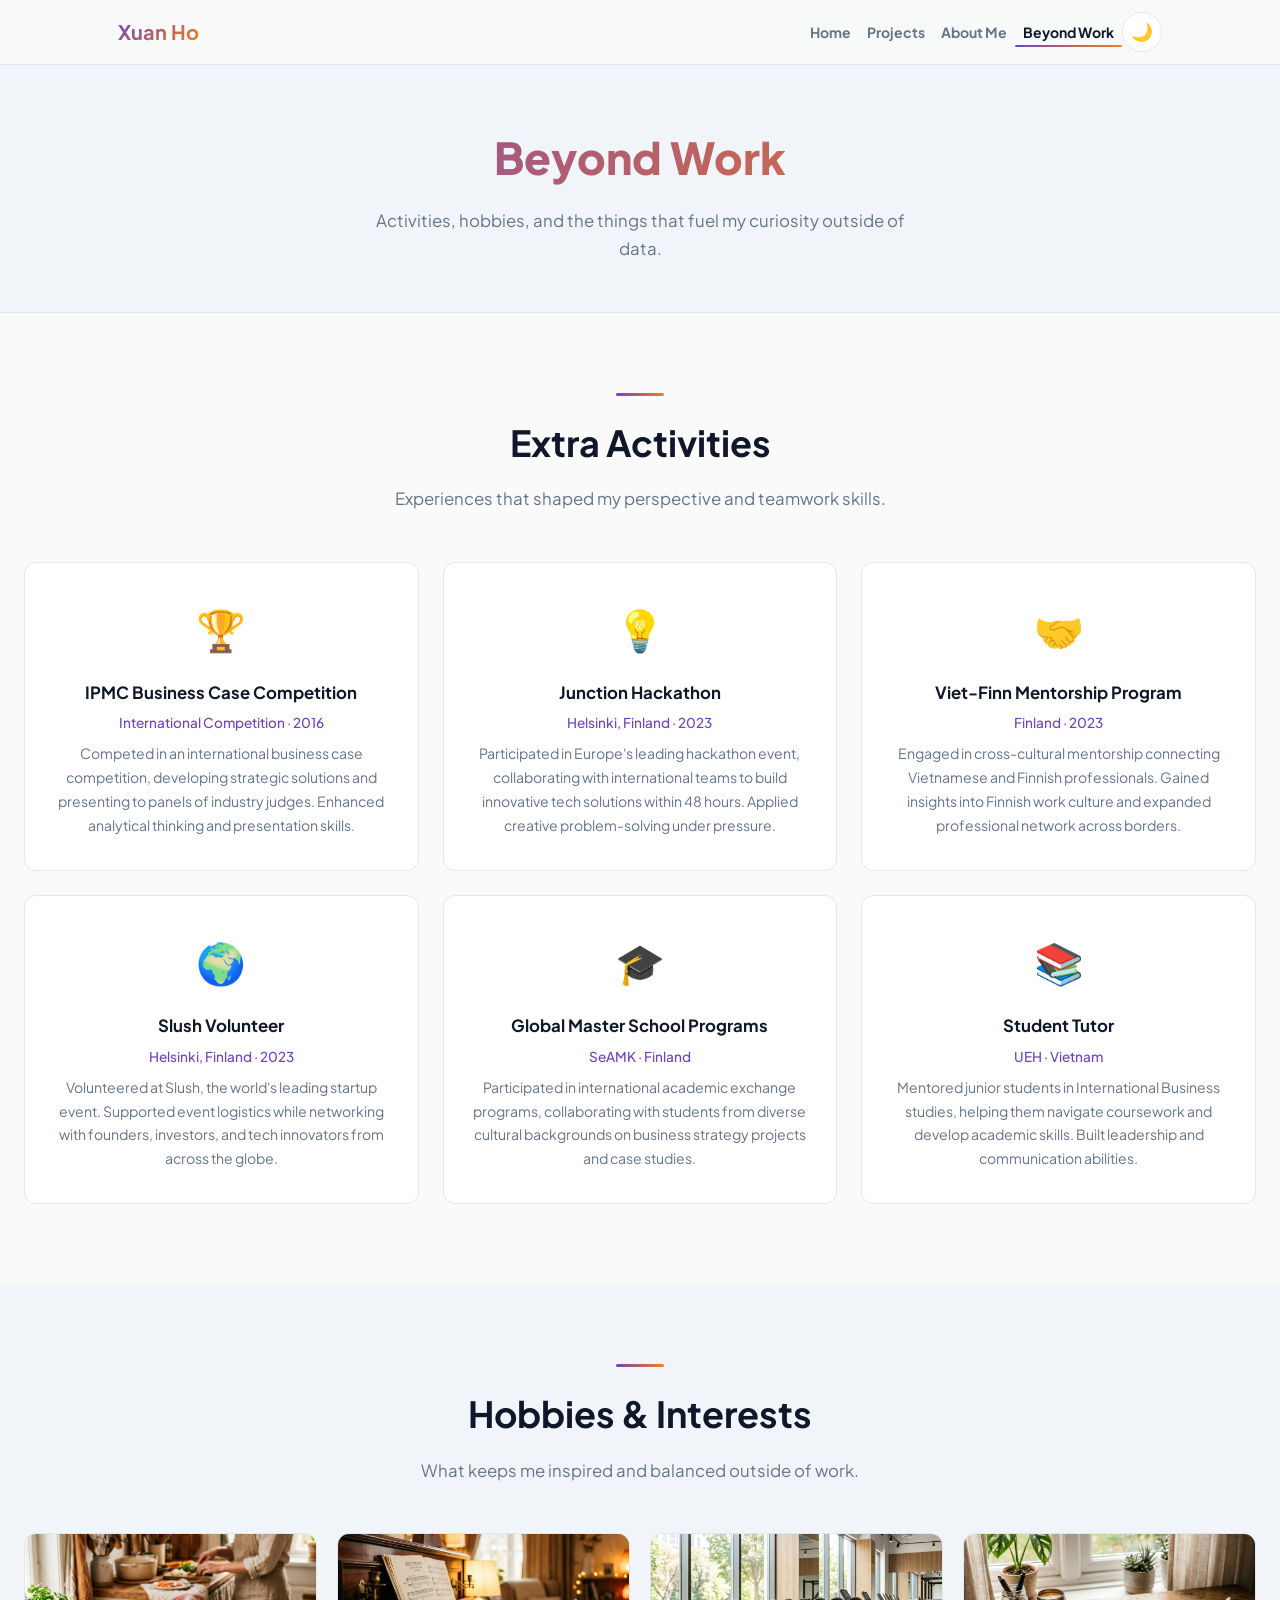
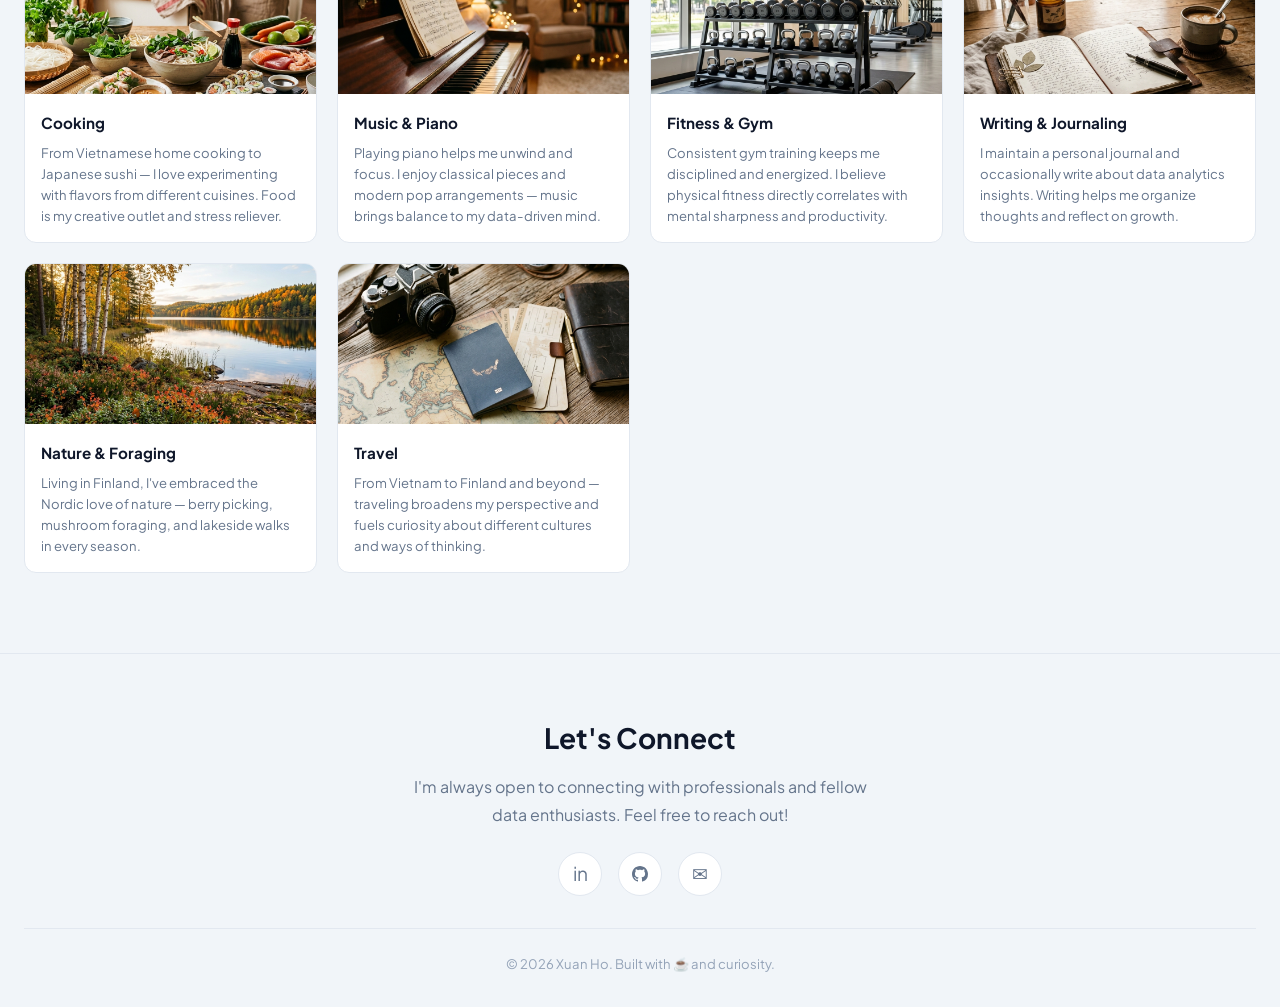
==== commit 5d01ee07: "update" ====
--- a/beyond.html
+++ b/beyond.html
@@ -155,7 +155,7 @@
       <p>I'm always open to connecting with professionals and fellow data enthusiasts. Feel free to reach out!</p>
       <div class="social-links">
         <a href="https://linkedin.com/in/xuanhothanh" target="_blank" class="social-link" aria-label="LinkedIn">in</a>
-        <a href="https://github.com/hothanhxuan" target="_blank" class="social-link" aria-label="GitHub">⌨</a>
+        <a href="https://github.com/hothanhxuan" target="_blank" class="social-link" aria-label="GitHub"><svg xmlns="http://www.w3.org/2000/svg" width="16" height="16" fill="currentColor" viewBox="0 0 16 16"><path d="M8 0C3.58 0 0 3.58 0 8c0 3.54 2.29 6.53 5.47 7.59.4.07.55-.17.55-.38 0-.19-.01-.82-.01-1.49-2.01.37-2.53-.49-2.69-.94-.09-.23-.48-.94-.82-1.13-.28-.15-.68-.52-.01-.53.63-.01 1.08.58 1.23.82.72 1.21 1.87.87 2.33.66.07-.52.28-.87.51-1.07-1.78-.2-3.64-.89-3.64-3.95 0-.87.31-1.59.82-2.15-.08-.2-.36-1.02.08-2.12 0 0 .67-.21 2.2.82.64-.18 1.32-.27 2-.27.68 0 1.36.09 2 .27 1.53-1.04 2.2-.82 2.2-.82.44 1.1.16 1.92.08 2.12.51.56.82 1.27.82 2.15 0 3.07-1.87 3.75-3.65 3.95.29.25.54.73.54 1.48 0 1.07-.01 1.93-.01 2.2 0 .21.15.46.55.38A8.012 8.012 0 0 0 16 8c0-4.42-3.58-8-8-8z"/></svg></a>
         <a href="mailto:susanngo1995@gmail.com" class="social-link" aria-label="Email">✉</a>
       </div>
       <div class="footer-bottom">© 2026 Xuan Ho. Built with ☕ and curiosity.</div>
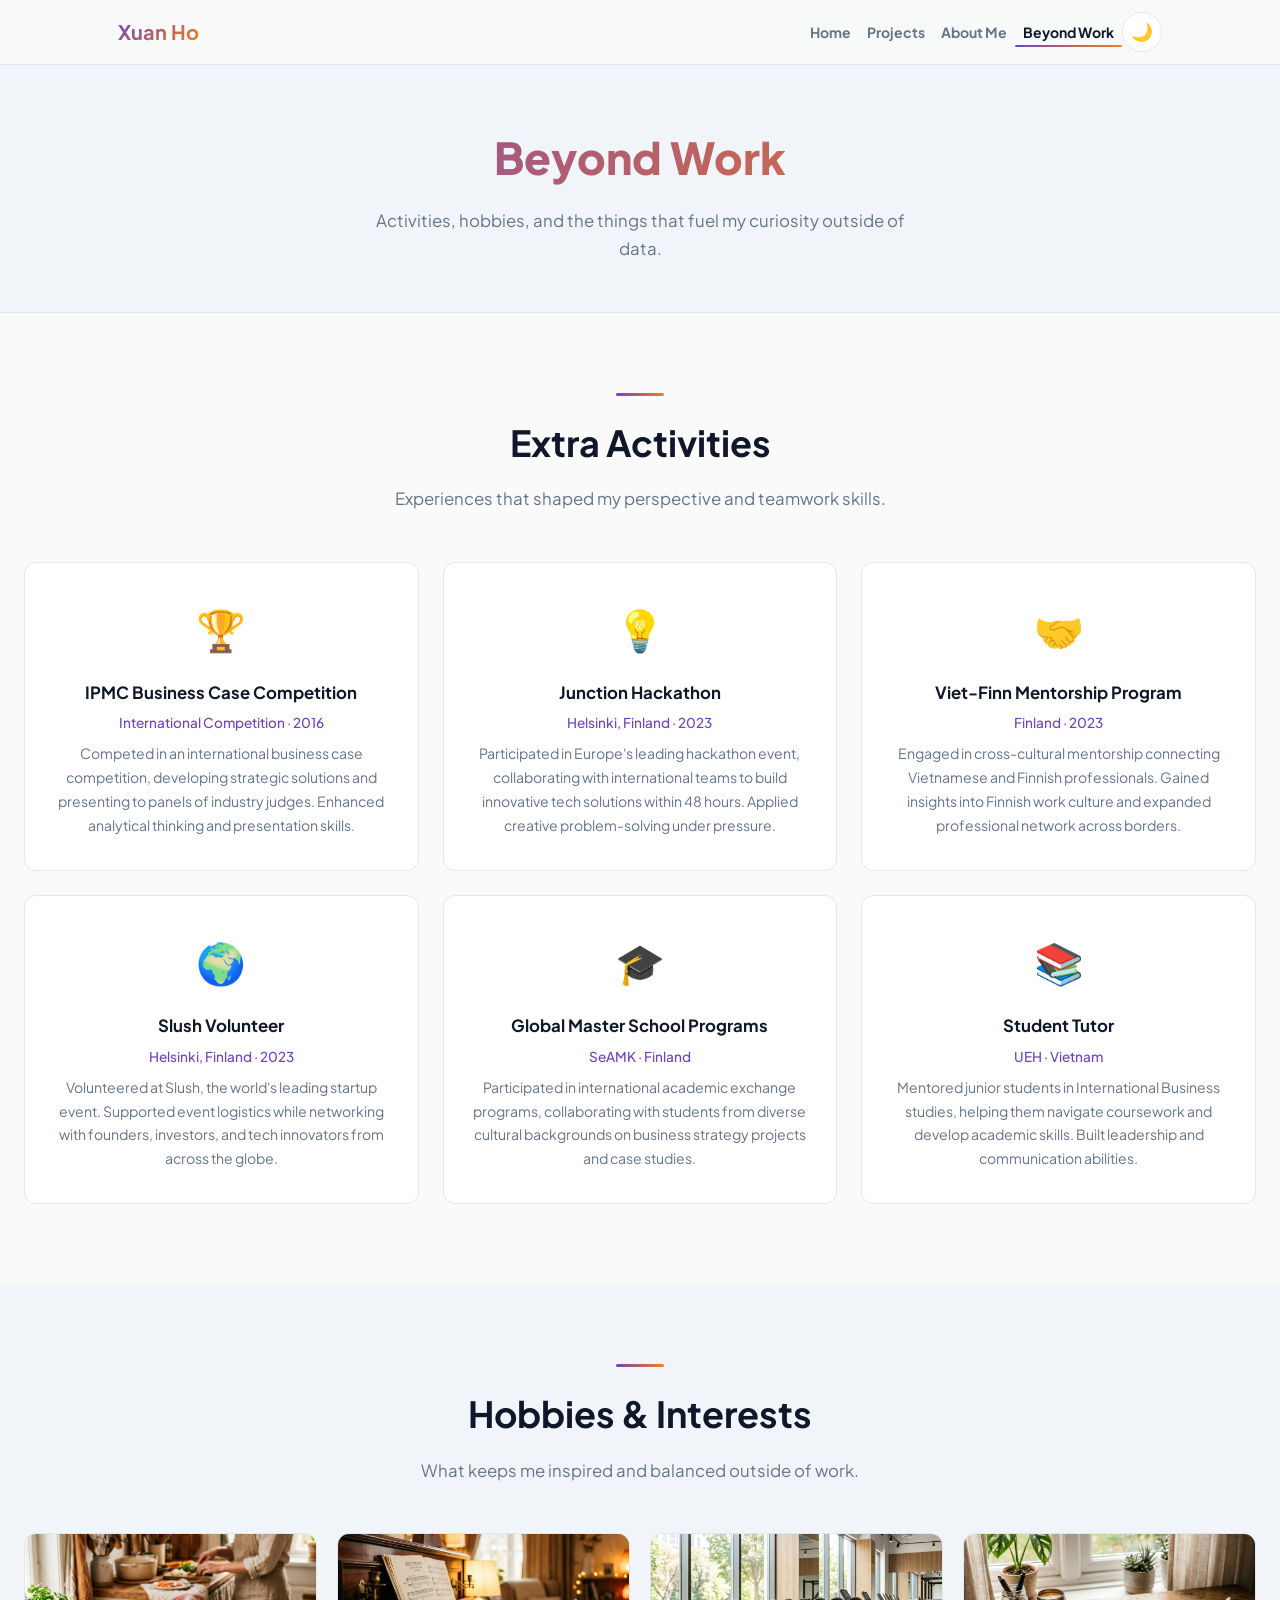
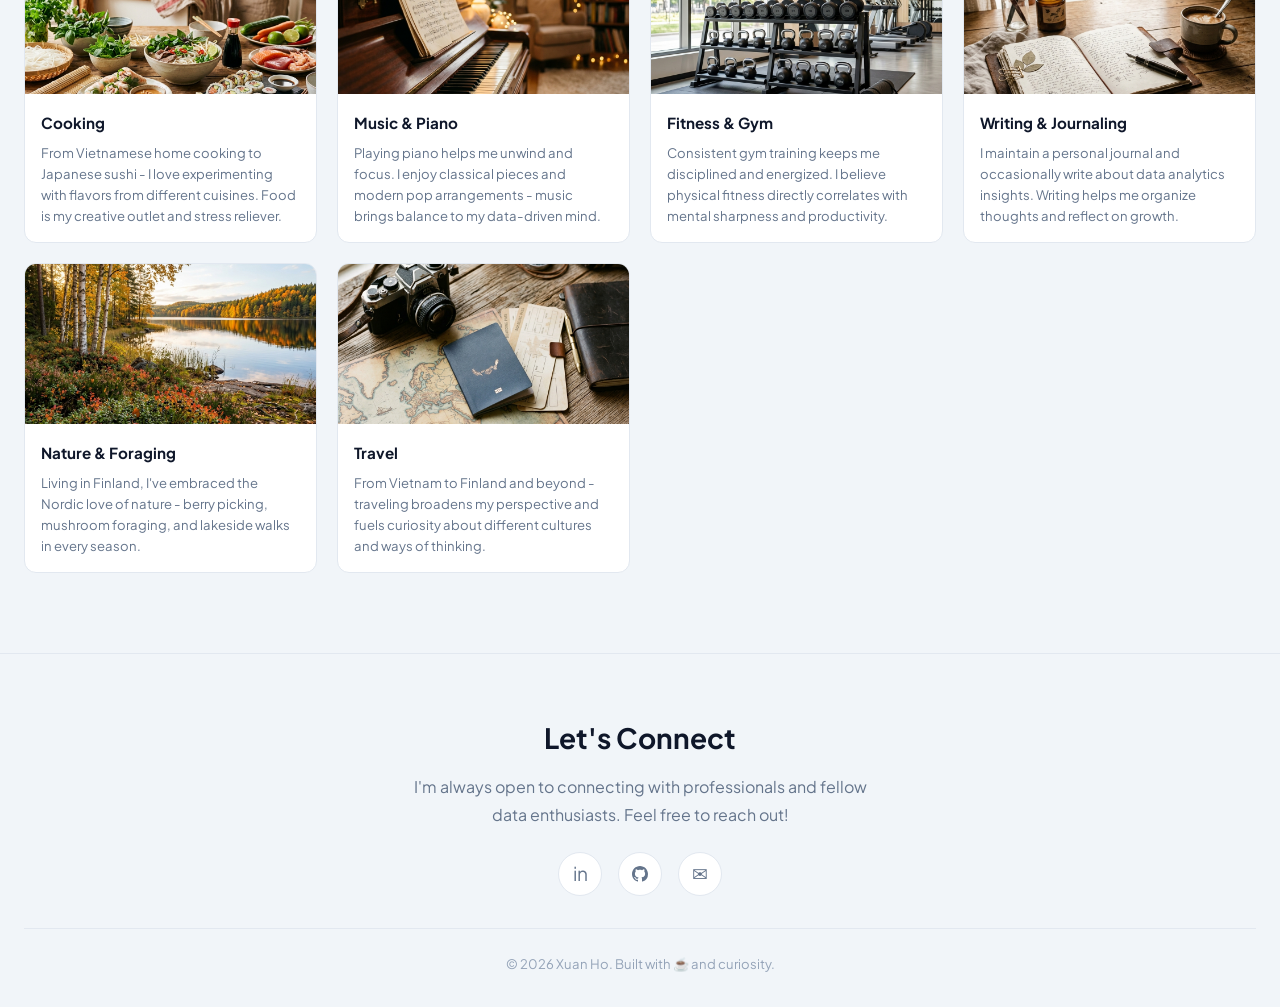
==== commit 9f1f079a: "update" ====
--- a/beyond.html
+++ b/beyond.html
@@ -3,7 +3,7 @@
 <head>
   <meta charset="UTF-8">
   <meta name="viewport" content="width=device-width, initial-scale=1.0">
-  <title>Beyond Work — Xuan Ho</title>
+  <title>Beyond Work - Xuan Ho</title>
   <meta name="description" content="Xuan Ho's extracurricular activities, hobbies, and interests beyond the data world.">
   <link rel="stylesheet" href="css/custom.css">
 <link rel="icon" href="data:image/svg+xml,<svg xmlns=%22http://www.w3.org/2000/svg%22 viewBox=%220 0 100 100%22><text y=%22.9em%22 font-size=%2290%22>🌸</text></svg>">
@@ -101,7 +101,7 @@
           <div class="hobby-img"><img src="assets/images/hobbies/cooking.png" alt="Cooking" loading="lazy"></div>
           <div class="hobby-body">
             <h4>Cooking</h4>
-            <p>From Vietnamese home cooking to Japanese sushi — I love experimenting with flavors from different cuisines. Food is my creative outlet and stress reliever.</p>
+            <p>From Vietnamese home cooking to Japanese sushi - I love experimenting with flavors from different cuisines. Food is my creative outlet and stress reliever.</p>
           </div>
         </div>
 
@@ -109,7 +109,7 @@
           <div class="hobby-img"><img src="assets/images/hobbies/piano.png" alt="Music & Piano" loading="lazy"></div>
           <div class="hobby-body">
             <h4>Music & Piano</h4>
-            <p>Playing piano helps me unwind and focus. I enjoy classical pieces and modern pop arrangements — music brings balance to my data-driven mind.</p>
+            <p>Playing piano helps me unwind and focus. I enjoy classical pieces and modern pop arrangements - music brings balance to my data-driven mind.</p>
           </div>
         </div>
 
@@ -133,7 +133,7 @@
           <div class="hobby-img"><img src="assets/images/hobbies/nature.png" alt="Nature & Foraging" loading="lazy"></div>
           <div class="hobby-body">
             <h4>Nature & Foraging</h4>
-            <p>Living in Finland, I've embraced the Nordic love of nature — berry picking, mushroom foraging, and lakeside walks in every season.</p>
+            <p>Living in Finland, I've embraced the Nordic love of nature - berry picking, mushroom foraging, and lakeside walks in every season.</p>
           </div>
         </div>
 
@@ -141,7 +141,7 @@
           <div class="hobby-img"><img src="assets/images/hobbies/travel.png" alt="Travel" loading="lazy"></div>
           <div class="hobby-body">
             <h4>Travel</h4>
-            <p>From Vietnam to Finland and beyond — traveling broadens my perspective and fuels curiosity about different cultures and ways of thinking.</p>
+            <p>From Vietnam to Finland and beyond - traveling broadens my perspective and fuels curiosity about different cultures and ways of thinking.</p>
           </div>
         </div>
       </div>
